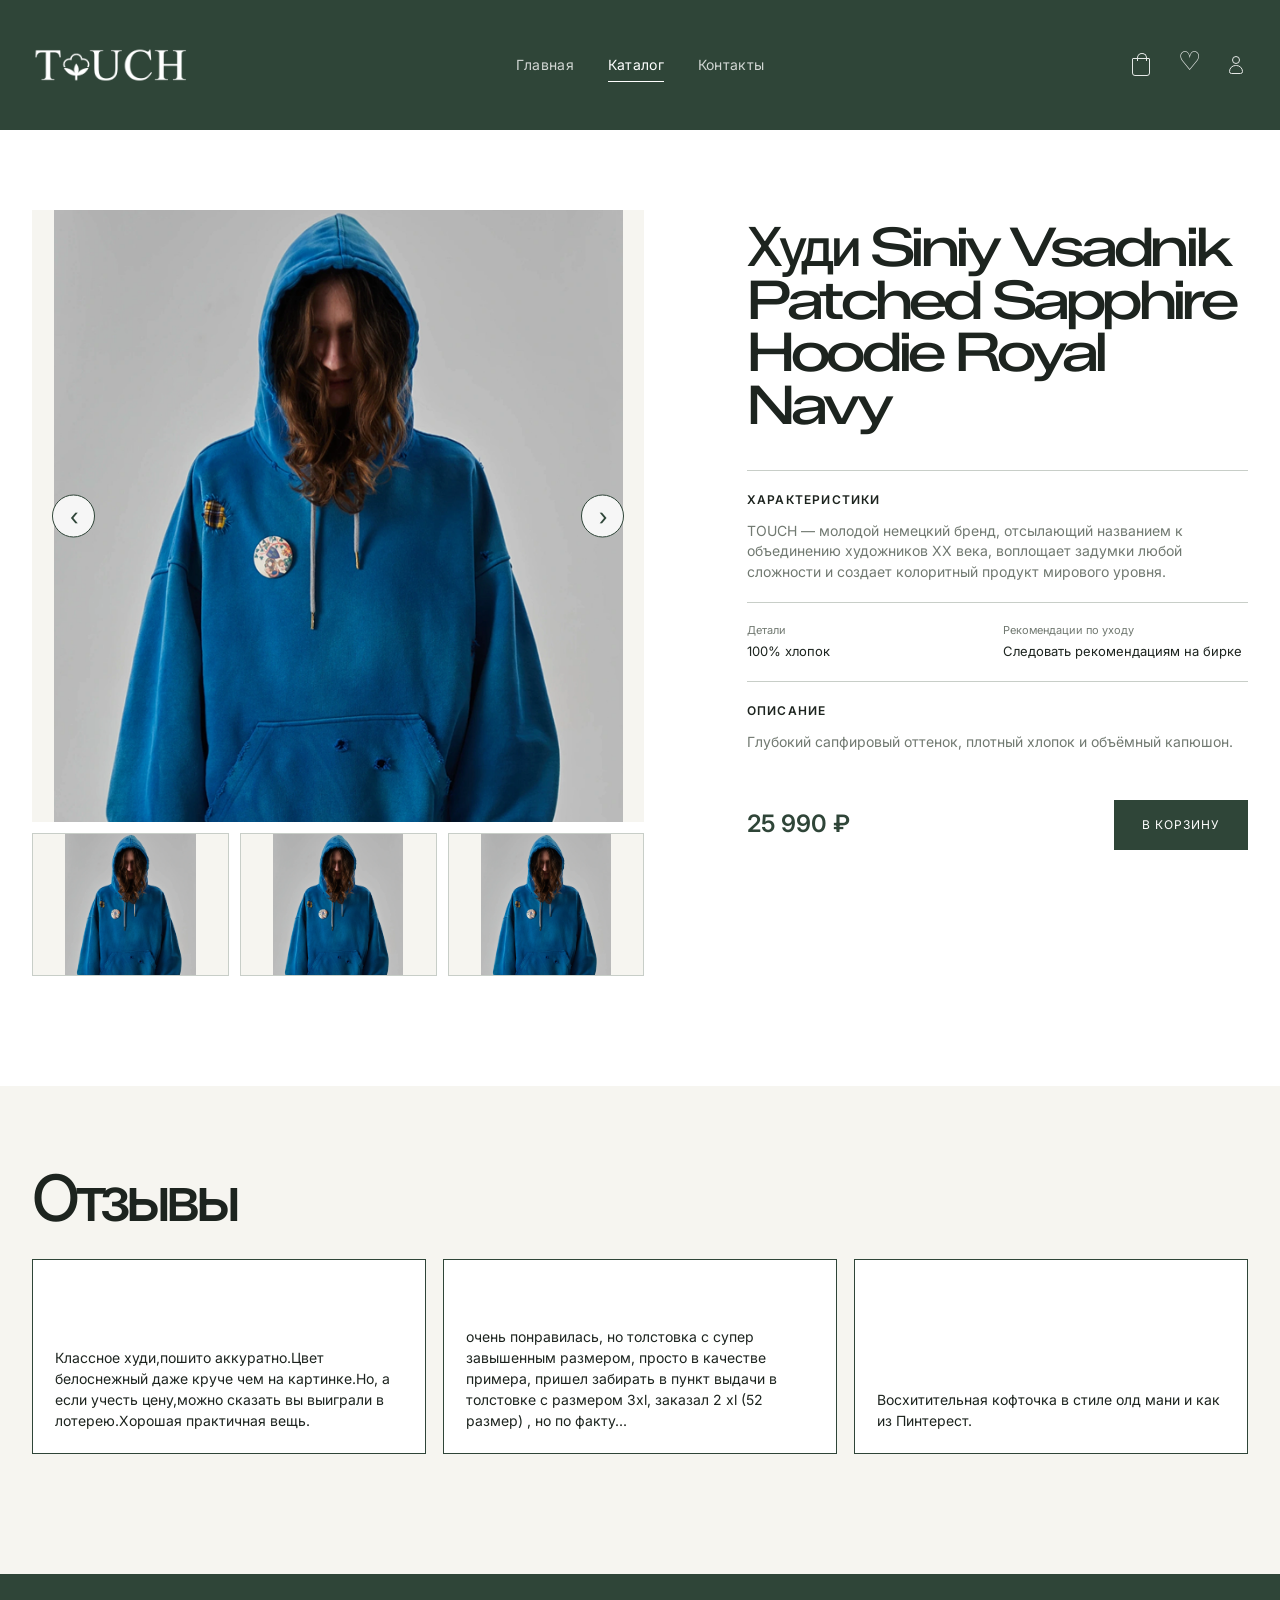
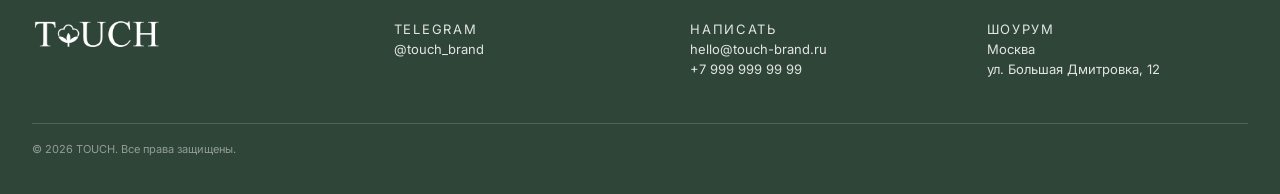
==== card.html @ b504df5b "First commit" ====
<!DOCTYPE html>
<html lang="ru">
<head>
  <meta charset="UTF-8">
  <meta name="viewport" content="width=device-width, initial-scale=1.0">
  <title>Siniy Vsadnik Patched Hoodie — TOUCH</title>
  <meta name="description" content="Синий худи Siniy Vsadnik Patched Sapphire Hoodie Royal Navy от TOUCH. Характеристики, отзывы и цена 25 990 ₽.">
  <link rel="stylesheet" href="css/style.css">
</head>
<body>
  <header class="site-header">
    <div class="header-inner">
      <a class="site-logo" href="index.html" aria-label="TOUCH, главная страница"><img src="img/logo-touch.png" alt="TOUCH"></a>
      <nav class="site-nav" aria-label="Основная навигация">
        <ul>
          <li><a href="index.html">Главная</a></li>
          <li><a href="catalog.html" aria-current="page">Каталог</a></li>
          <li><a href="contacts.html">Контакты</a></li>
        </ul>
      </nav>
      <nav class="utility-nav" aria-label="Сервисы">
        <a class="utility-link" href="catalog.html#cart-note" aria-label="Корзина"><span class="utility-icon utility-icon--bag"></span></a>
        <a class="utility-link" href="catalog.html" aria-label="Избранное"><span class="utility-icon utility-icon--heart"></span></a>
        <a class="utility-link" href="contacts.html" aria-label="Профиль"><span class="utility-icon utility-icon--person"></span></a>
      </nav>
    </div>
  </header>

  <main class="page-main">
    <div class="section-shell">
      <section class="product-layout" aria-label="Карточка товара">
        <div class="product-gallery" id="product-gallery">
          <div class="gallery-main">
            <img src="img/hoodie-main.png" alt="Синий худи Siniy Vsadnik Patched Sapphire Hoodie Royal Navy">
            <a class="gallery-arrow gallery-arrow--prev" href="#product-gallery" aria-label="Предыдущее изображение">‹</a>
            <a class="gallery-arrow gallery-arrow--next" href="#product-gallery" aria-label="Следующее изображение">›</a>
          </div>
          <div class="gallery-thumbs">
            <a class="gallery-thumb" href="#product-gallery"><img src="img/hoodie-main.png" alt="Вид спереди"></a>
            <a class="gallery-thumb" href="#product-gallery"><img src="img/hoodie-main.png" alt="Деталь ткани"></a>
            <a class="gallery-thumb" href="#product-gallery"><img src="img/hoodie-main.png" alt="Вид сзади"></a>
          </div>
        </div>
        <div class="product-info">
          <h1>Худи Siniy Vsadnik Patched Sapphire Hoodie Royal Navy</h1>
          <section class="info-section">
            <h2>Характеристики</h2>
            <p>TOUCH — молодой немецкий бренд, отсылающий названием к объединению художников XX века, воплощает задумки любой сложности и создает колоритный продукт мирового уровня.</p>
          </section>
          <section class="info-section">
            <dl class="info-list">
                <div><dt>Детали</dt><dd>100% хлопок</dd></div>
                <div><dt>Рекомендации по уходу</dt><dd>Следовать рекомендациям на бирке</dd></div>
            </dl>
          </section>
          <section class="info-section">
            <h2>Описание</h2>
            <p>Глубокий сапфировый оттенок, плотный хлопок и объёмный капюшон.</p>
          </section>
          <div class="product-buy">
            <span class="product-price">25 990 ₽</span>
            <a class="button" href="catalog.html#cart-note">В корзину</a>
          </div>
        </div>
      </section>
    </div>

    <section class="reviews">
      <div class="section-shell">
        <h2>Отзывы</h2>
        <div class="reviews-grid">
          <article class="review-card">
            <p>Классное худи,пошито аккуратно.Цвет белоснежный даже круче чем на картинке.Но, а если учесть цену,можно сказать вы выиграли в лотерею.Хорошая практичная вещь.</p>
          </article>
          <article class="review-card">
            <p>очень понравилась, но толстовка с супер завышенным размером, просто в качестве примера, пришел забирать в пункт выдачи в толстовке с размером 3xl, заказал 2 xl (52 размер) , но по факту...</p>
          </article>
          <article class="review-card">
            <p>Восхитительная кофточка в стиле олд мани и как из Пинтерест.</p>
          </article>
        </div>
      </div>
    </section>
  </main>

  <footer class="site-footer">
    <div class="footer-inner">
      <div class="footer-brand">
        <img class="footer-logo" src="img/logo-touch.png" alt="TOUCH">
      </div>
      <div>
        <p class="footer-label">Telegram</p>
        <p><a href="">@touch_brand</a></p>
      </div>
      <div>
        <p class="footer-label">Написать</p>
        <p><a href="">hello@touch-brand.ru</a><br><a href="">+7 999 999 99 99</a></p>
      </div>
      <div>
        <p class="footer-label">Шоурум</p>
        <address>Москва<br>ул. Большая Дмитровка, 12</address>
      </div>
    </div>
    <div class="footer-bottom">© 2026 TOUCH. Все права защищены.</div>
  </footer>
</body>
</html>
---- css/style.css ----
@import url("https://fonts.googleapis.com/css2?family=Inter:wght@400;500;600;700&family=Zalando+Sans+Expanded:wght@400;500;600;700&display=swap");

:root {
  --forest: #2f4538;
  --forest-deep: #24362d;
  --forest-soft: #dce5d8;
  --cream: #f6f5f0;
  --paper: #fff;
  --ink: #1d241f;
  --muted: #717971;
  --line: #c8cec8;
  --yellow: #e7f05b;
  --serif: "Zalando Sans Expanded", "Inter", sans-serif;
  --sans: "Inter", sans-serif;
  --content: 1240px;
  --shell: min(var(--content), calc(100% - 64px));
}

* {
  box-sizing: border-box;
}

html {
  scroll-behavior: smooth;
}

body {
  margin: 0;
  min-width: 320px;
  background: var(--paper);
  color: var(--ink);
  font: 16px/1.45 var(--sans);
  overflow-x: hidden;
}

img {
  display: block;
  max-width: 100%;
}

a {
  color: inherit;
  text-decoration: none;
}

:is(a, button, input, select):focus-visible {
  outline: 3px solid var(--yellow);
  outline-offset: 3px;
}

button,
input,
select {
  font: inherit;
}

.site-header {
  min-height: 130px;
  display: flex;
  align-items: center;
  background: var(--forest);
  color: var(--paper);
}

.header-inner,
.footer-inner,
.section-shell,
.footer-bottom {
  width: var(--shell);
  margin-inline: auto;
}

.header-inner {
  display: grid;
  grid-template-columns: 1fr auto 1fr;
  align-items: center;
  gap: 28px;
}

.site-logo {
  width: 158px;
}

.site-logo img {
  width: 100%;
}

.site-nav ul,
.utility-nav {
  display: flex;
  align-items: center;
  gap: 34px;
  padding: 0;
  margin: 0;
  list-style: none;
}

.site-nav a {
  position: relative;
  display: inline-block;
  padding: 8px 0;
  color: rgba(255, 255, 255, .78);
  font-size: 14px;
  letter-spacing: .02em;
  transition: color .25s ease;
}

.site-nav a:hover,
.site-nav a[aria-current="page"] {
  color: var(--paper);
}

.site-nav a[aria-current="page"]::after {
  content: "";
  position: absolute;
  inset: auto 0 1px;
  height: 1px;
  background: var(--paper);
}

.utility-nav {
  justify-content: flex-end;
  gap: 21px;
}

.utility-link {
  display: inline-flex;
  align-items: center;
  justify-content: center;
  width: 26px;
  height: 30px;
  color: var(--paper);
  opacity: .88;
  transition: opacity .25s ease, transform .25s ease;
}

.utility-link:hover {
  opacity: 1;
  transform: translateY(-2px);
}

.utility-icon {
  position: relative;
  display: block;
  width: 18px;
  height: 18px;
}

.utility-icon--bag {
  margin-top: 4px;
  border: 1px solid currentColor;
  border-radius: 1px 1px 3px 3px;
}

.utility-icon--bag::before {
  content: "";
  position: absolute;
  top: -6px;
  left: 4px;
  width: 8px;
  height: 7px;
  border: 1px solid currentColor;
  border-bottom: 0;
  border-radius: 8px 8px 0 0;
}

.utility-icon--heart::before {
  content: "♡";
  position: absolute;
  top: -7px;
  left: -1px;
  font: 26px/1 Georgia, serif;
}

.utility-icon--person::before {
  content: "";
  position: absolute;
  top: 0;
  left: 6px;
  width: 6px;
  height: 6px;
  border: 1px solid currentColor;
  border-radius: 50%;
}

.utility-icon--person::after {
  content: "";
  position: absolute;
  bottom: 0;
  left: 3px;
  width: 12px;
  height: 7px;
  border: 1px solid currentColor;
  border-radius: 8px 8px 3px 3px;
}

.hero {
  position: relative;
  min-height: min(680px, calc(100vh - 130px));
  display: grid;
  place-items: center;
  overflow: hidden;
  background: var(--forest);
  color: var(--paper);
}

.hero::before {
  content: "";
  position: absolute;
  inset: 0;
  background: linear-gradient(180deg, rgba(24, 32, 27, .03), rgba(24, 32, 27, .53));
}

.hero-image {
  position: absolute;
  inset: 0;
  width: 100%;
  height: 100%;
  object-fit: cover;
}

.hero-content {
  position: relative;
  z-index: 1;
  width: min(1200px, calc(100% - 48px));
  text-align: center;
}

.eyebrow {
  margin: 0 0 20px;
  font-size: 11px;
  font-weight: 600;
  letter-spacing: .16em;
  text-transform: uppercase;
}

.hero h1 {
  max-width: 1200px;
  margin: 0 auto;
  font-family: var(--serif);
  font-size: clamp(42px, 4.86vw, 70px);
  font-weight: 500;
  letter-spacing: -.065em;
  line-height: .98;
  white-space: nowrap;
  animation: slidein 3s;
}

@keyframes slidein {
  from {
    transform: translateX(2500px);
  }

  to {
    transform: translateX(0);
  }
}

.category-section {
  padding: 92px 0;
  background: var(--forest-soft);
}

.page-heading h1 {
  margin: 0;
  font-family: var(--serif);
  font-size: clamp(38px, 5vw, 68px);
  font-weight: 500;
  letter-spacing: -.065em;
  line-height: 1;
}

.category-grid {
  display: grid;
  grid-template-columns: minmax(0, 1.15fr) minmax(360px, .85fr);
  gap: 18px;
}

.category-feature,
.category-card {
  position: relative;
  display: block;
  min-height: 280px;
  overflow: hidden;
  background: var(--forest);
}

.category-feature {
  min-height: 580px;
}

.category-feature img,
.category-card img {
  width: 100%;
  height: 100%;
  object-fit: cover;
  transition: transform .55s ease;
}

.category-feature:hover img,
.category-card:hover img {
  transform: scale(1.035);
}

.category-feature::after,
.category-card::after {
  content: "";
  position: absolute;
  inset: 0;
  background: linear-gradient(180deg, rgba(24, 34, 29, 0), rgba(24, 34, 29, .63));
}

.category-feature__copy,
.category-card__copy {
  position: absolute;
  z-index: 1;
  inset: auto 26px 24px;
  color: var(--paper);
}

.category-feature__copy h3,
.category-card__copy h3 {
  margin: 0;
  font-family: var(--serif);
  font-size: clamp(26px, 3vw, 46px);
  font-weight: 500;
  letter-spacing: -.06em;
}

.category-feature__copy span,
.category-card__copy span {
  display: block;
  margin-top: 4px;
  font-size: 11px;
  letter-spacing: .12em;
  text-transform: uppercase;
}

.category-stack {
  display: grid;
  grid-template-columns: repeat(2, 1fr);
  gap: 18px;
}

.category-stack .category-card {
  min-height: 280px;
}

.category-stack .category-card:first-child {
  grid-column: 1 / -1;
}

.brand-section {
  padding: 120px 0 135px;
  background: var(--forest-deep);
  color: var(--paper);
}

.brand-grid {
  display: grid;
  grid-template-columns: minmax(170px, .8fr) minmax(0, 1.2fr);
  gap: 80px;
  align-items: start;
}

.brand-mark {
  width: min(230px, 100%);
  filter: brightness(0) invert(1);
}

.brand-copy {
  max-width: 680px;
}

.brand-copy h2 {
  margin: 0 0 35px;
  font-family: var(--serif);
  font-size: clamp(34px, 5vw, 74px);
  font-weight: 500;
  letter-spacing: -.07em;
  line-height: 1;
}

.brand-copy p {
  max-width: 590px;
  margin: 0;
  color: rgba(255, 255, 255, .72);
  font-size: clamp(17px, 2vw, 23px);
  line-height: 1.45;
}

.site-footer {
  padding: 45px 0 36px;
  background: var(--forest);
  color: var(--paper);
}

.footer-inner {
  display: grid;
  grid-template-columns: 1.25fr 1fr 1fr 1fr;
  gap: 35px;
  align-items: start;
}

.footer-logo {
  width: 130px;
  filter: brightness(0) invert(1);
}

.footer-label {
  margin: 0 0 13px;
  color: rgba(255, 255, 255, .5);
  font-size: 10px;
  letter-spacing: .13em;
  text-transform: uppercase;
}

.footer-inner :is(p, address) {
  margin: 0;
  color: rgba(255, 255, 255, .86);
  font-size: 13px;
  font-style: normal;
  line-height: 1.55;
}

.footer-inner a:hover {
  color: var(--yellow);
}

.footer-bottom {
  margin: 44px auto 0;
  padding-top: 18px;
  border-top: 1px solid rgba(255, 255, 255, .17);
  color: rgba(255, 255, 255, .48);
  font-size: 11px;
}

.page-main {
  min-height: 70vh;
}

.page-heading {
  display: flex;
  align-items: end;
  justify-content: space-between;
  gap: 28px;
  padding: 82px 0 35px;
}

.page-heading p {
  max-width: 275px;
  margin: 0 0 4px;
  color: var(--muted);
  font-size: 13px;
}

.catalog-tools {
  margin-bottom: 35px;
  padding: 24px;
  border: 1px solid var(--line);
  border-radius: 18px;
  background: var(--cream);
}

.search-line {
  position: relative;
  margin-bottom: 22px;
}

.search-line input {
  width: 100%;
  height: 52px;
  border: 1px solid var(--forest);
  border-radius: 999px;
  background: var(--paper);
  padding: 0 22px;
  color: var(--ink);
}

.search-line input::placeholder {
  color: var(--muted);
}

.search-line button {
  position: absolute;
  top: 6px;
  right: 6px;
  height: 40px;
  border: 0;
  border-radius: 999px;
  background: var(--forest);
  padding: 0 20px;
  color: var(--paper);
  cursor: pointer;
}

.filter-line {
  display: grid;
  grid-template-columns: 1.2fr repeat(3, 1fr) 1.2fr;
  gap: 12px;
}

.filter-field {
  display: grid;
  gap: 7px;
}

.filter-field label {
  color: var(--muted);
  font-size: 10px;
  letter-spacing: .1em;
  text-transform: uppercase;
}

.filter-field select {
  width: 100%;
  min-width: 0;
  border: 0;
  border-bottom: 1px solid var(--forest);
  background: transparent;
  padding: 5px 2px 9px;
  color: var(--ink);
}

.catalog-count {
  display: flex;
  align-items: center;
  justify-content: space-between;
  margin-bottom: 15px;
  color: var(--muted);
  font-size: 12px;
}

.product-grid {
  display: grid;
  grid-template-columns: repeat(4, minmax(0, 1fr));
  gap: 17px;
  padding-bottom: 75px;
}

.product-card {
  min-width: 0;
  min-height: 415px;
  display: flex;
  flex-direction: column;
  border: 2px solid var(--forest);
  border-radius: 15px;
  overflow: hidden;
  background: var(--paper);
  transition: background .25s ease, transform .25s ease;
}

.product-card:hover {
  background: var(--forest-soft);
  transform: translateY(-4px);
}

.product-card__image {
  width: 100%;
  aspect-ratio: 268 / 265;
  object-fit: contain;
  background: var(--cream);
}

.product-card__body {
  display: flex;
  flex: 1;
  flex-direction: column;
  padding: 15px 15px 16px;
}

.product-card h2 {
  margin: 0 0 6px;
  font-size: 15px;
  font-weight: 600;
  line-height: 1.25;
}

.product-card p {
  min-height: 38px;
  margin: 0;
  color: var(--muted);
  font-size: 11px;
  line-height: 1.45;
}

.product-card__bottom {
  display: flex;
  align-items: end;
  justify-content: space-between;
  gap: 12px;
  margin-top: auto;
  padding-top: 18px;
}

.product-card__price {
  color: var(--forest);
  font-size: 13px;
  font-weight: 600;
}

.product-card__link {
  border-bottom: 1px solid currentColor;
  color: var(--forest);
  font-size: 11px;
  letter-spacing: .06em;
  text-transform: uppercase;
}

.more-link {
  width: max-content;
  display: flex;
  align-items: center;
  gap: 13px;
  margin: 0 auto 87px;
  border-bottom: 1px solid var(--forest);
  padding-bottom: 9px;
  color: var(--forest);
  font-size: 12px;
  letter-spacing: .1em;
  text-transform: uppercase;
}

.more-link::after {
  content: "↓";
  font-size: 17px;
}

.product-layout {
  display: grid;
  grid-template-columns: minmax(0, 1.1fr) minmax(350px, .9fr);
  gap: clamp(45px, 8vw, 115px);
  padding: 80px 0 110px;
}

.gallery-main {
  position: relative;
  overflow: hidden;
  background: var(--cream);
}

.gallery-main img {
  width: 100%;
  aspect-ratio: 1 / 1;
  object-fit: contain;
}

.gallery-arrow {
  position: absolute;
  top: 50%;
  display: grid;
  place-items: center;
  width: 43px;
  height: 43px;
  border: 1px solid var(--forest);
  border-radius: 50%;
  background: rgba(255, 255, 255, .88);
  color: var(--forest);
  font-size: 24px;
  line-height: 1;
  transform: translateY(-50%);
}

.gallery-arrow--prev {
  left: 20px;
}

.gallery-arrow--next {
  right: 20px;
}

.gallery-thumbs {
  display: grid;
  grid-template-columns: repeat(3, 1fr);
  gap: 11px;
  margin-top: 11px;
}

.gallery-thumb {
  display: block;
  border: 1px solid var(--line);
  background: var(--cream);
}

.gallery-thumb:hover {
  border-color: var(--forest);
}

.gallery-thumb img {
  width: 100%;
  aspect-ratio: 1 / .72;
  object-fit: contain;
}

.product-info {
  padding-top: 11px;
}

.product-info h1 {
  max-width: 590px;
  margin: 0 0 38px;
  font-family: var(--serif);
  font-size: clamp(34px, 4.2vw, 62px);
  font-weight: 500;
  letter-spacing: -.07em;
  line-height: .98;
}

.info-section {
  padding: 20px 0;
  border-top: 1px solid var(--line);
}

.info-section h2 {
  margin: 0 0 13px;
  font-size: 12px;
  font-weight: 600;
  letter-spacing: .1em;
  text-transform: uppercase;
}

.info-section p {
  max-width: 510px;
  margin: 0;
  color: var(--muted);
  font-size: 14px;
}

.info-list {
  display: grid;
  grid-template-columns: 1fr 1fr;
  gap: 12px;
  margin: 0;
}

.info-list div {
  display: grid;
  gap: 3px;
}

.info-list dt {
  color: var(--muted);
  font-size: 11px;
}

.info-list dd {
  margin: 0;
  font-size: 13px;
}

.product-buy {
  display: flex;
  align-items: center;
  justify-content: space-between;
  gap: 20px;
  margin-top: 27px;
}

.product-price {
  color: var(--forest);
  font-size: 24px;
  font-weight: 600;
}

.button {
  display: inline-flex;
  align-items: center;
  justify-content: center;
  min-height: 50px;
  border: 1px solid var(--forest);
  background: var(--forest);
  padding: 0 27px;
  color: var(--paper);
  font-size: 12px;
  letter-spacing: .08em;
  text-transform: uppercase;
  transition: background .25s ease, color .25s ease;
}

.button:hover {
  background: var(--yellow);
  color: var(--forest-deep);
}

.reviews {
  padding: 80px 0 120px;
  background: var(--cream);
}

.reviews h2 {
  margin: 0 0 29px;
  font-family: var(--serif);
  font-size: clamp(38px, 5vw, 68px);
  font-weight: 500;
  letter-spacing: -.07em;
  line-height: 1;
}

.reviews-grid {
  display: grid;
  grid-template-columns: 1fr 1fr 1fr;
  gap: 17px;
}

.review-card {
  min-height: 195px;
  display: flex;
  align-items: flex-end;
  border: 1px solid var(--forest);
  padding: 22px;
  background: var(--paper);
}

.review-card p {
  margin: 0;
  font-size: 14px;
  line-height: 1.5;
}

.review-card span {
  display: block;
  margin-top: 14px;
  color: var(--muted);
  font-size: 11px;
}

.contacts-main {
  min-height: 795px;
  background: var(--paper);
}

.contacts-content {
  display: flex;
  align-items: center;
  flex-direction: column;
  padding: 110px 24px 120px;
  text-align: center;
}

.contacts-logo {
  width: min(408px, 70vw);
  margin-bottom: 78px;
  filter: brightness(0);
}

.contacts-address {
  display: flex;
  align-items: center;
  flex-direction: column;
  max-width: 782px;
  margin: 0;
  font-size: clamp(24px, 3.35vw, 48px);
  font-style: normal;
  line-height: 1.28;
}

.contacts-address a {
  transition: color .25s ease;
}

.contacts-address a:hover {
  color: var(--forest);
}

.contacts-button {
  width: 269px;
  margin-top: 62px;
}

.visually-hidden {
  position: absolute;
  width: 1px;
  height: 1px;
  padding: 0;
  margin: -1px;
  overflow: hidden;
  clip: rect(0, 0, 0, 0);
  white-space: nowrap;
  border: 0;
}

.about-banner {
  position: relative;
  min-height: 620px;
  overflow: hidden;
  color: var(--paper);
}

.about-banner > img {
  position: absolute;
  inset: 0;
  width: 100%;
  height: 150%;
  object-fit: cover;
}

.about-banner::after {
  content: "";
  position: absolute;
  inset: 0;
  background: rgba(20, 30, 24, .45);
}

.about-overlay {
  position: relative;
  z-index: 1;
  min-height: 620px;
  display: flex;
  flex-direction: column;
  justify-content: flex-end;
  align-items: center;
  padding: 60px 30px 40px;
  text-align: center;
}

.about-logo {
  width: min(260px, 60vw);
  filter: brightness(0) invert(1);
  margin-bottom: 25px;
}

.about-overlay p {
  max-width: 420px;
  margin: 0;
  font-size: 14px;
  line-height: 1.4;
}

.about-links {
  width: 100%;
  display: flex;
  justify-content: space-between;
  align-items: end;
  margin-top: 70px;
  font-size: 12px;
}

.about-links div {
  display: flex;
  flex-direction: column;
  gap: 5px;
}

.about-links span {
  opacity: .6;
}

@media (max-width: 1023px) {
  .site-header {
    min-height: 154px;
    padding-top: 20px;
  }

  .header-inner {
    grid-template-columns: 1fr auto;
  }

  .site-nav {
    grid-column: 1 / -1;
    grid-row: 2;
    justify-self: center;
    padding-bottom: 18px;
  }

  .utility-nav {
    grid-column: 2;
  }

  .hero {
    min-height: 650px;
  }

  .category-grid {
    grid-template-columns: 1fr;
  }

  .category-feature {
    min-height: 440px;
  }

  .filter-line {
    grid-template-columns: repeat(3, 1fr);
  }

  .product-grid {
    grid-template-columns: repeat(3, minmax(0, 1fr));
  }

  .product-layout {
    grid-template-columns: 1fr;
    gap: 45px;
  }

  .product-info {
    max-width: 720px;
  }

  .footer-inner {
    grid-template-columns: 1fr 1fr 1fr;
  }

  .footer-brand {
    grid-column: 1 / -1;
  }

  .about-banner,
  .about-overlay {
    min-height: 520px;
  }

  .about-overlay {
    padding: 50px 24px 35px;
  }

  .about-logo {
    width: 220px;
  }

  .about-overlay p {
    max-width: 380px;
    font-size: 13px;
  }

  .about-links {
    margin-top: 45px;
  }
}

@media (max-width: 767px) {
  .header-inner,
  .footer-inner,
  .section-shell,
  .footer-bottom {
    width: min(100% - 36px, var(--content));
  }

  .site-header {
    min-height: 118px;
    padding: 17px 0 15px;
  }

  .header-inner {
    grid-template-columns: 1fr auto;
    gap: 13px;
  }

  .site-logo {
    width: 120px;
  }

  .site-nav {
    width: 100%;
    justify-self: start;
    overflow-x: auto;
    padding-bottom: 0;
  }

  .site-nav ul {
    gap: 22px;
  }

  .site-nav a {
    font-size: 12px;
    white-space: nowrap;
  }

  .utility-nav {
    gap: 12px;
  }

  .utility-link {
    width: 23px;
  }

  .hero {
    min-height: 360px;
  }

  .hero-content {
    width: calc(100% - 36px);
  }

  .hero h1 {
    font-size: clamp(40px, 13vw, 68px);
    white-space: normal;
  }

  .category-section,
  .brand-section {
    padding: 63px 0;
  }

  .page-heading {
    display: block;
    padding: 52px 0 27px;
  }

  .page-heading h1 {
    margin-bottom: 17px;
  }

  .category-grid {
    gap: 12px;
  }

  .category-feature {
    min-height: 355px;
  }

  .category-stack {
    gap: 12px;
  }

  .category-stack .category-card {
    min-height: 205px;
  }

  .category-feature__copy,
  .category-card__copy {
    inset: auto 16px 16px;
  }

  .category-feature__copy h3,
  .category-card__copy h3 {
    font-size: 28px;
  }

  .brand-grid {
    grid-template-columns: 1fr;
    gap: 39px;
  }

  .brand-mark {
    width: 160px;
  }

  .brand-copy h2 {
    margin-bottom: 25px;
  }

  .footer-inner {
    grid-template-columns: 1fr 1fr;
    gap: 29px 18px;
  }

  .footer-brand {
    grid-column: 1 / -1;
  }

  .footer-bottom {
    margin-top: 33px;
  }

  .catalog-tools {
    margin-bottom: 27px;
    padding: 15px;
  }

  .filter-line {
    grid-template-columns: 1fr 1fr;
    gap: 17px 12px;
  }

  .product-grid {
    grid-template-columns: repeat(2, minmax(0, 1fr));
    gap: 10px;
    padding-bottom: 54px;
  }

  .product-card {
    min-height: 345px;
    border-radius: 11px;
  }

  .product-card__body {
    padding: 11px;
  }

  .product-card h2 {
    font-size: 13px;
  }

  .product-card p {
    min-height: 44px;
    font-size: 10px;
  }

  .product-card__price,
  .product-card__link {
    font-size: 10px;
  }

  .more-link {
    margin-bottom: 55px;
  }

  .product-layout {
    gap: 31px;
    padding: 39px 0 65px;
  }

  .gallery-arrow {
    width: 35px;
    height: 35px;
    font-size: 20px;
  }

  .gallery-arrow--prev {
    left: 12px;
  }

  .gallery-arrow--next {
    right: 12px;
  }

  .product-info h1 {
    margin-bottom: 27px;
    font-size: 40px;
  }

  .product-buy {
    align-items: stretch;
    flex-direction: column;
  }

  .product-buy .button {
    width: 100%;
  }

  .reviews {
    padding: 59px 0 70px;
  }

  .reviews-grid {
    grid-template-columns: 1fr;
  }

  .review-card {
    min-height: 145px;
  }

  .contacts-main {
    min-height: 650px;
  }

  .contacts-content {
    padding: 72px 18px 85px;
  }

  .contacts-logo {
    width: min(408px, 82vw);
    margin-bottom: 48px;
  }

  .contacts-address {
    font-size: clamp(20px, 5.4vw, 30px);
  }

  .contacts-button {
    width: min(269px, 100%);
    margin-top: 42px;
  }

  .about-banner,
  .about-overlay {
    min-height: 480px;
  }

  .about-overlay {
    padding: 35px 18px 25px;
  }

  .about-logo {
    width: 180px;
    margin-bottom: 20px;
  }

  .about-overlay p {
    max-width: 300px;
    font-size: 12px;
  }

  .about-links {
    flex-direction: column;
    align-items: center;
    gap: 25px;
    margin-top: 35px;
  }

  .about-links div {
    align-items: center;
  }
}
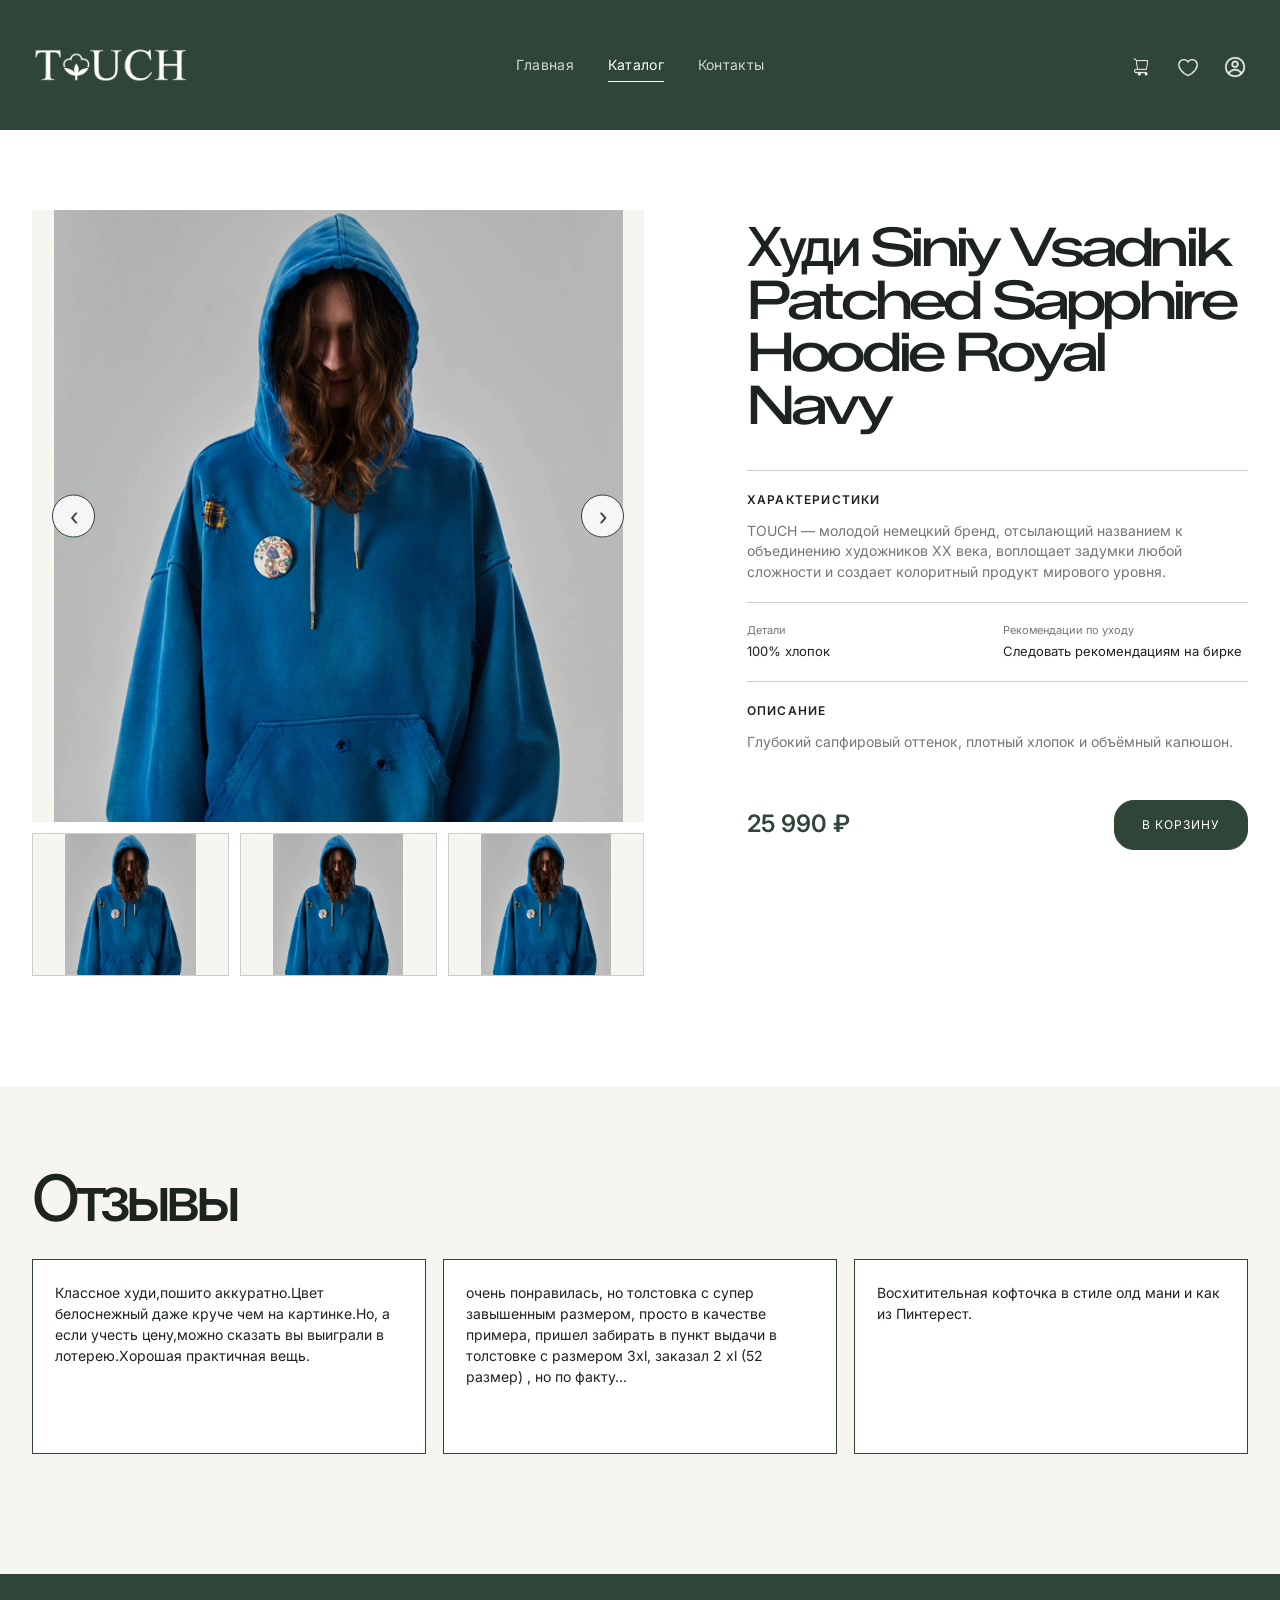
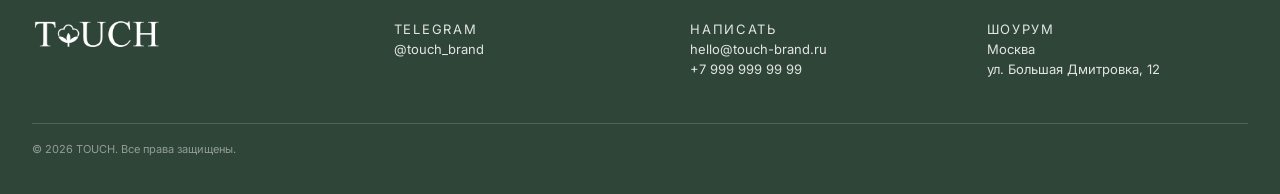
==== commit 64ce6299: "small changes" ====
--- a/card.html
+++ b/card.html
@@ -19,9 +19,9 @@
         </ul>
       </nav>
       <nav class="utility-nav" aria-label="Сервисы">
-        <a class="utility-link" href="catalog.html#cart-note" aria-label="Корзина"><span class="utility-icon utility-icon--bag"></span></a>
+        <a class="utility-link" href="catalog.html" aria-label="Корзина"><span class="utility-icon utility-icon--bag"></span></a>
         <a class="utility-link" href="catalog.html" aria-label="Избранное"><span class="utility-icon utility-icon--heart"></span></a>
-        <a class="utility-link" href="contacts.html" aria-label="Профиль"><span class="utility-icon utility-icon--person"></span></a>
+        <a class="utility-link" href="catalog.html" aria-label="Профиль"><span class="utility-icon utility-icon--person"></span></a>
       </nav>
     </div>
   </header>
--- a/css/style.css
+++ b/css/style.css
@@ -1,1293 +1,1273 @@
 @import url("https://fonts.googleapis.com/css2?family=Inter:wght@400;500;600;700&family=Zalando+Sans+Expanded:wght@400;500;600;700&display=swap");
 
 :root {
-  --forest: #2f4538;
-  --forest-deep: #24362d;
-  --forest-soft: #dce5d8;
-  --cream: #f6f5f0;
-  --paper: #fff;
-  --ink: #1d241f;
-  --muted: #717971;
-  --line: #c8cec8;
-  --yellow: #e7f05b;
-  --serif: "Zalando Sans Expanded", "Inter", sans-serif;
-  --sans: "Inter", sans-serif;
-  --content: 1240px;
-  --shell: min(var(--content), calc(100% - 64px));
+	--forest: #2f4538;
+	--forest-deep: #24362d;
+	--cream: #f6f5f0;
+	--paper: #fff;
+	--ink: #1d241f;
+	--muted: #717971;
+	--line: #c8cec8;
+	--forest-hover: #15261C;
+	--serif: "Zalando Sans Expanded", "Inter", sans-serif;
+	--sans: "Inter", sans-serif;
+	--content: 1240px;
+	--shell: min(var(--content), calc(100% - 64px));
 }
 
 * {
-  box-sizing: border-box;
+	box-sizing: border-box;
 }
 
 html {
-  scroll-behavior: smooth;
+	scroll-behavior: smooth;
 }
 
 body {
-  margin: 0;
-  min-width: 320px;
-  background: var(--paper);
-  color: var(--ink);
-  font: 16px/1.45 var(--sans);
-  overflow-x: hidden;
+	margin: 0;
+	min-width: 320px;
+	background: var(--paper);
+	color: var(--ink);
+	font: 16px/1.45 var(--sans);
+	overflow-x: hidden;
 }
 
 img {
-  display: block;
-  max-width: 100%;
+	display: block;
+	max-width: 100%;
 }
 
 a {
-  color: inherit;
-  text-decoration: none;
+	color: inherit;
+	text-decoration: none;
 }
 
 :is(a, button, input, select):focus-visible {
-  outline: 3px solid var(--yellow);
-  outline-offset: 3px;
+	outline: 3px solid var(--forest-hover);
+	outline-offset: 3px;
 }
 
 button,
 input,
 select {
-  font: inherit;
+	font: inherit;
 }
 
 .site-header {
-  min-height: 130px;
-  display: flex;
-  align-items: center;
-  background: var(--forest);
-  color: var(--paper);
+	min-height: 130px;
+	display: flex;
+	align-items: center;
+	background: var(--forest);
+	color: var(--paper);
 }
 
 .header-inner,
 .footer-inner,
 .section-shell,
 .footer-bottom {
-  width: var(--shell);
-  margin-inline: auto;
+	width: var(--shell);
+	margin-inline: auto;
 }
 
 .header-inner {
-  display: grid;
-  grid-template-columns: 1fr auto 1fr;
-  align-items: center;
-  gap: 28px;
+	display: grid;
+	grid-template-columns: 1fr auto 1fr;
+	align-items: center;
+	gap: 28px;
 }
 
 .site-logo {
-  width: 158px;
+	width: 158px;
 }
 
 .site-logo img {
-  width: 100%;
+	width: 100%;
 }
 
 .site-nav ul,
 .utility-nav {
-  display: flex;
-  align-items: center;
-  gap: 34px;
-  padding: 0;
-  margin: 0;
-  list-style: none;
+	display: flex;
+	align-items: center;
+	gap: 34px;
+	padding: 0;
+	margin: 0;
+	list-style: none;
 }
 
 .site-nav a {
-  position: relative;
-  display: inline-block;
-  padding: 8px 0;
-  color: rgba(255, 255, 255, .78);
-  font-size: 14px;
-  letter-spacing: .02em;
-  transition: color .25s ease;
+	position: relative;
+	display: inline-block;
+	padding: 8px 0;
+	color: rgba(255, 255, 255, .78);
+	font-size: 14px;
+	letter-spacing: .02em;
+	transition: color .25s ease;
 }
 
 .site-nav a:hover,
 .site-nav a[aria-current="page"] {
-  color: var(--paper);
+	color: var(--paper);
 }
 
 .site-nav a[aria-current="page"]::after {
-  content: "";
-  position: absolute;
-  inset: auto 0 1px;
-  height: 1px;
-  background: var(--paper);
+	content: "";
+	position: absolute;
+	inset: auto 0 1px;
+	height: 1px;
+	background: var(--paper);
 }
 
 .utility-nav {
-  justify-content: flex-end;
-  gap: 21px;
+	justify-content: flex-end;
+	gap: 21px;
 }
 
 .utility-link {
-  display: inline-flex;
-  align-items: center;
-  justify-content: center;
-  width: 26px;
-  height: 30px;
-  color: var(--paper);
-  opacity: .88;
-  transition: opacity .25s ease, transform .25s ease;
+	display: inline-flex;
+	align-items: center;
+	justify-content: center;
+	width: 26px;
+	height: 30px;
+	color: var(--paper);
+	opacity: .88;
+	transition: opacity .25s ease, transform .25s ease;
 }
 
 .utility-link:hover {
-  opacity: 1;
-  transform: translateY(-2px);
+	opacity: 1;
+	transform: translateY(-2px);
 }
 
 .utility-icon {
-  position: relative;
-  display: block;
-  width: 18px;
-  height: 18px;
+	display: block;
+	width: 22px;
+	height: 22px;
+	background-size: contain;
+	background-repeat: no-repeat;
+	background-position: center;
 }
 
 .utility-icon--bag {
-  margin-top: 4px;
-  border: 1px solid currentColor;
-  border-radius: 1px 1px 3px 3px;
-}
-
-.utility-icon--bag::before {
-  content: "";
-  position: absolute;
-  top: -6px;
-  left: 4px;
-  width: 8px;
-  height: 7px;
-  border: 1px solid currentColor;
-  border-bottom: 0;
-  border-radius: 8px 8px 0 0;
-}
-
-.utility-icon--heart::before {
-  content: "♡";
-  position: absolute;
-  top: -7px;
-  left: -1px;
-  font: 26px/1 Georgia, serif;
-}
-
-.utility-icon--person::before {
-  content: "";
-  position: absolute;
-  top: 0;
-  left: 6px;
-  width: 6px;
-  height: 6px;
-  border: 1px solid currentColor;
-  border-radius: 50%;
-}
-
-.utility-icon--person::after {
-  content: "";
-  position: absolute;
-  bottom: 0;
-  left: 3px;
-  width: 12px;
-  height: 7px;
-  border: 1px solid currentColor;
-  border-radius: 8px 8px 3px 3px;
+	margin-top: 4px;
+	background-image: url("../img/Корзина.png");
+	width: 60px;
+	height: 40px;
+	background-size: 100% 80%;
+}
+
+.utility-icon--heart {
+	margin-top: 4px;
+	background-image: url("../img/icon-park-outline_like.png");
+}
+
+.utility-icon--person {
+	margin-top: 4px;
+	background-image: url("../img/gg_profile.png");
 }
 
 .hero {
-  position: relative;
-  min-height: min(680px, calc(100vh - 130px));
-  display: grid;
-  place-items: center;
-  overflow: hidden;
-  background: var(--forest);
-  color: var(--paper);
+	position: relative;
+	min-height: min(680px, calc(100vh - 130px));
+	display: grid;
+	place-items: center;
+	overflow: hidden;
+	background: var(--forest);
+	color: var(--paper);
 }
 
 .hero::before {
-  content: "";
-  position: absolute;
-  inset: 0;
-  background: linear-gradient(180deg, rgba(24, 32, 27, .03), rgba(24, 32, 27, .53));
+	content: "";
+	position: absolute;
+	inset: 0;
+	background: linear-gradient(180deg, rgba(24, 32, 27, .03), rgba(24, 32, 27, .53));
 }
 
 .hero-image {
-  position: absolute;
-  inset: 0;
-  width: 100%;
-  height: 100%;
-  object-fit: cover;
+	position: absolute;
+	inset: 0;
+	width: 100%;
+	height: 100%;
+	object-fit: cover;
 }
 
 .hero-content {
-  position: relative;
-  z-index: 1;
-  width: min(1200px, calc(100% - 48px));
-  text-align: center;
+	position: relative;
+	z-index: 1;
+	width: min(1200px, calc(100% - 48px));
+	text-align: center;
 }
 
 .eyebrow {
-  margin: 0 0 20px;
-  font-size: 11px;
-  font-weight: 600;
-  letter-spacing: .16em;
-  text-transform: uppercase;
+	margin: 0 0 20px;
+	font-size: 11px;
+	font-weight: 600;
+	letter-spacing: .16em;
+	text-transform: uppercase;
 }
 
 .hero h1 {
-  max-width: 1200px;
-  margin: 0 auto;
-  font-family: var(--serif);
-  font-size: clamp(42px, 4.86vw, 70px);
-  font-weight: 500;
-  letter-spacing: -.065em;
-  line-height: .98;
-  white-space: nowrap;
-  animation: slidein 3s;
+	max-width: 1200px;
+	margin: 0 auto;
+	font-family: var(--serif);
+	font-size: clamp(42px, 4.86vw, 70px);
+	font-weight: 500;
+	letter-spacing: -.065em;
+	line-height: .98;
+	white-space: nowrap;
+	animation: slidein 3s;
 }
 
 @keyframes slidein {
-  from {
-    transform: translateX(2500px);
-  }
-
-  to {
-    transform: translateX(0);
-  }
+	from {
+		transform: translateX(2500px);
+	}
+
+	to {
+		transform: translateX(0);
+	}
 }
 
 .category-section {
-  padding: 92px 0;
-  background: var(--forest-soft);
+	padding: 92px 0;
+	background: var(--forest);
 }
 
 .page-heading h1 {
-  margin: 0;
-  font-family: var(--serif);
-  font-size: clamp(38px, 5vw, 68px);
-  font-weight: 500;
-  letter-spacing: -.065em;
-  line-height: 1;
+	margin: 0;
+	font-family: var(--serif);
+	font-size: clamp(38px, 5vw, 68px);
+	font-weight: 500;
+	letter-spacing: -.065em;
+	line-height: 1;
 }
 
 .category-grid {
-  display: grid;
-  grid-template-columns: minmax(0, 1.15fr) minmax(360px, .85fr);
-  gap: 18px;
+	display: grid;
+	grid-template-columns: minmax(0, 1.15fr) minmax(360px, .85fr);
+	gap: 18px;
 }
 
 .category-feature,
 .category-card {
-  position: relative;
-  display: block;
-  min-height: 280px;
-  overflow: hidden;
-  background: var(--forest);
+	position: relative;
+	display: block;
+	min-height: 280px;
+	overflow: hidden;
+	background: var(--forest);
+	border-radius: 20px;
 }
 
 .category-feature {
-  min-height: 580px;
+	min-height: 580px;
 }
 
 .category-feature img,
 .category-card img {
-  width: 100%;
-  height: 100%;
-  object-fit: cover;
-  transition: transform .55s ease;
+	width: 100%;
+	height: 100%;
+	object-fit: cover;
+	transition: transform .55s ease;
 }
 
 .category-feature:hover img,
 .category-card:hover img {
-  transform: scale(1.035);
+	transform: scale(1.035);
 }
 
 .category-feature::after,
 .category-card::after {
-  content: "";
-  position: absolute;
-  inset: 0;
-  background: linear-gradient(180deg, rgba(24, 34, 29, 0), rgba(24, 34, 29, .63));
+	content: "";
+	position: absolute;
+	inset: 0;
+	background: linear-gradient(180deg, rgba(24, 34, 29, .25), rgba(24, 34, 29, 0));
 }
 
 .category-feature__copy,
 .category-card__copy {
-  position: absolute;
-  z-index: 1;
-  inset: auto 26px 24px;
-  color: var(--paper);
+	position: absolute;
+	z-index: 1;
+	inset: 10px auto auto 14px;
+	color: var(--paper);
+}
+
+.category-card .category-card__copy {
+	color: #000000;
 }
 
 .category-feature__copy h3,
 .category-card__copy h3 {
-  margin: 0;
-  font-family: var(--serif);
-  font-size: clamp(26px, 3vw, 46px);
-  font-weight: 500;
-  letter-spacing: -.06em;
+	margin: 0;
+	font-family: var(--serif);
+	font-size: clamp(20px, 3vw, 36px);
+	font-weight: 500;
+	letter-spacing: -.06em;
 }
 
 .category-feature__copy span,
 .category-card__copy span {
-  display: block;
-  margin-top: 4px;
-  font-size: 11px;
-  letter-spacing: .12em;
-  text-transform: uppercase;
+	display: block;
+	margin-top: 4px;
+	font-size: 10px;
+	letter-spacing: .12em;
+	text-transform: uppercase;
 }
 
 .category-stack {
-  display: grid;
-  grid-template-columns: repeat(2, 1fr);
-  gap: 18px;
+	display: grid;
+	grid-template-columns: repeat(2, 1fr);
+	gap: 18px;
 }
 
 .category-stack .category-card {
-  min-height: 280px;
+	min-height: 280px;
 }
 
 .category-stack .category-card:first-child {
-  grid-column: 1 / -1;
+	grid-column: 1 / -1;
 }
 
 .brand-section {
-  padding: 120px 0 135px;
-  background: var(--forest-deep);
-  color: var(--paper);
+	padding: 120px 0 135px;
+	background: var(--forest-deep);
+	color: var(--paper);
 }
 
 .brand-grid {
-  display: grid;
-  grid-template-columns: minmax(170px, .8fr) minmax(0, 1.2fr);
-  gap: 80px;
-  align-items: start;
+	display: grid;
+	grid-template-columns: minmax(170px, .8fr) minmax(0, 1.2fr);
+	gap: 80px;
+	align-items: start;
 }
 
 .brand-mark {
-  width: min(230px, 100%);
-  filter: brightness(0) invert(1);
+	width: min(230px, 100%);
+	filter: brightness(0) invert(1);
 }
 
 .brand-copy {
-  max-width: 680px;
+	max-width: 680px;
 }
 
 .brand-copy h2 {
-  margin: 0 0 35px;
-  font-family: var(--serif);
-  font-size: clamp(34px, 5vw, 74px);
-  font-weight: 500;
-  letter-spacing: -.07em;
-  line-height: 1;
+	margin: 0 0 35px;
+	font-family: var(--serif);
+	font-size: clamp(34px, 5vw, 74px);
+	font-weight: 500;
+	letter-spacing: -.07em;
+	line-height: 1;
 }
 
 .brand-copy p {
-  max-width: 590px;
-  margin: 0;
-  color: rgba(255, 255, 255, .72);
-  font-size: clamp(17px, 2vw, 23px);
-  line-height: 1.45;
+	max-width: 590px;
+	margin: 0;
+	color: rgba(255, 255, 255, .72);
+	font-size: clamp(17px, 2vw, 23px);
+	line-height: 1.45;
 }
 
 .site-footer {
-  padding: 45px 0 36px;
-  background: var(--forest);
-  color: var(--paper);
+	padding: 45px 0 36px;
+	background: var(--forest);
+	color: var(--paper);
 }
 
 .footer-inner {
-  display: grid;
-  grid-template-columns: 1.25fr 1fr 1fr 1fr;
-  gap: 35px;
-  align-items: start;
+	display: grid;
+	grid-template-columns: 1.25fr 1fr 1fr 1fr;
+	gap: 35px;
+	align-items: start;
 }
 
 .footer-logo {
-  width: 130px;
-  filter: brightness(0) invert(1);
+	width: 130px;
+	filter: brightness(0) invert(1);
 }
 
 .footer-label {
-  margin: 0 0 13px;
-  color: rgba(255, 255, 255, .5);
-  font-size: 10px;
-  letter-spacing: .13em;
-  text-transform: uppercase;
+	margin: 0 0 13px;
+	color: rgba(255, 255, 255, .5);
+	font-size: 10px;
+	letter-spacing: .13em;
+	text-transform: uppercase;
 }
 
 .footer-inner :is(p, address) {
-  margin: 0;
-  color: rgba(255, 255, 255, .86);
-  font-size: 13px;
-  font-style: normal;
-  line-height: 1.55;
+	margin: 0;
+	color: rgba(255, 255, 255, .86);
+	font-size: 13px;
+	font-style: normal;
+	line-height: 1.55;
 }
 
 .footer-inner a:hover {
-  color: var(--yellow);
+	color: var(--forest-hover);
 }
 
 .footer-bottom {
-  margin: 44px auto 0;
-  padding-top: 18px;
-  border-top: 1px solid rgba(255, 255, 255, .17);
-  color: rgba(255, 255, 255, .48);
-  font-size: 11px;
+	margin: 44px auto 0;
+	padding-top: 18px;
+	border-top: 1px solid rgba(255, 255, 255, .17);
+	color: rgba(255, 255, 255, .48);
+	font-size: 11px;
 }
 
 .page-main {
-  min-height: 70vh;
+	min-height: 70vh;
 }
 
 .page-heading {
-  display: flex;
-  align-items: end;
-  justify-content: space-between;
-  gap: 28px;
-  padding: 82px 0 35px;
+	display: flex;
+	align-items: end;
+	justify-content: space-between;
+	gap: 28px;
+	padding: 82px 0 35px;
 }
 
 .page-heading p {
-  max-width: 275px;
-  margin: 0 0 4px;
-  color: var(--muted);
-  font-size: 13px;
+	max-width: 275px;
+	margin: 0 0 4px;
+	color: var(--muted);
+	font-size: 13px;
 }
 
 .catalog-tools {
-  margin-bottom: 35px;
-  padding: 24px;
-  border: 1px solid var(--line);
-  border-radius: 18px;
-  background: var(--cream);
+	margin-bottom: 35px;
+	padding: 24px;
+	border: 1px solid var(--line);
+	border-radius: 18px;
+	background: var(--cream);
 }
 
 .search-line {
-  position: relative;
-  margin-bottom: 22px;
+	position: relative;
+	margin-bottom: 22px;
 }
 
 .search-line input {
-  width: 100%;
-  height: 52px;
-  border: 1px solid var(--forest);
-  border-radius: 999px;
-  background: var(--paper);
-  padding: 0 22px;
-  color: var(--ink);
+	width: 100%;
+	height: 52px;
+	border: 1px solid var(--forest);
+	border-radius: 999px;
+	background: var(--paper);
+	padding: 0 22px;
+	color: var(--ink);
 }
 
 .search-line input::placeholder {
-  color: var(--muted);
+	color: var(--muted);
 }
 
 .search-line button {
-  position: absolute;
-  top: 6px;
-  right: 6px;
-  height: 40px;
-  border: 0;
-  border-radius: 999px;
-  background: var(--forest);
-  padding: 0 20px;
-  color: var(--paper);
-  cursor: pointer;
+	position: absolute;
+	top: 6px;
+	right: 6px;
+	height: 40px;
+	border: 0;
+	border-radius: 999px;
+	background: var(--forest);
+	padding: 0 20px;
+	color: var(--paper);
+	cursor: pointer;
 }
 
 .filter-line {
-  display: grid;
-  grid-template-columns: 1.2fr repeat(3, 1fr) 1.2fr;
-  gap: 12px;
+	display: grid;
+	grid-template-columns: 1.2fr repeat(3, 1fr) 1.2fr;
+	gap: 12px;
 }
 
 .filter-field {
-  display: grid;
-  gap: 7px;
+	display: grid;
+	gap: 7px;
 }
 
 .filter-field label {
-  color: var(--muted);
-  font-size: 10px;
-  letter-spacing: .1em;
-  text-transform: uppercase;
+	color: var(--muted);
+	font-size: 10px;
+	letter-spacing: .1em;
+	text-transform: uppercase;
 }
 
 .filter-field select {
-  width: 100%;
-  min-width: 0;
-  border: 0;
-  border-bottom: 1px solid var(--forest);
-  background: transparent;
-  padding: 5px 2px 9px;
-  color: var(--ink);
+	width: 100%;
+	min-width: 0;
+	border: 0;
+	border-bottom: 1px solid var(--forest);
+	background: transparent;
+	padding: 5px 2px 9px;
+	color: var(--ink);
 }
 
 .catalog-count {
-  display: flex;
-  align-items: center;
-  justify-content: space-between;
-  margin-bottom: 15px;
-  color: var(--muted);
-  font-size: 12px;
+	display: flex;
+	align-items: center;
+	justify-content: space-between;
+	margin-bottom: 15px;
+	color: var(--muted);
+	font-size: 12px;
 }
 
 .product-grid {
-  display: grid;
-  grid-template-columns: repeat(4, minmax(0, 1fr));
-  gap: 17px;
-  padding-bottom: 75px;
+	display: grid;
+	grid-template-columns: repeat(4, minmax(0, 1fr));
+	gap: 17px;
+	padding-bottom: 75px;
 }
 
 .product-card {
-  min-width: 0;
-  min-height: 415px;
-  display: flex;
-  flex-direction: column;
-  border: 2px solid var(--forest);
-  border-radius: 15px;
-  overflow: hidden;
-  background: var(--paper);
-  transition: background .25s ease, transform .25s ease;
+	min-width: 0;
+	min-height: 415px;
+	display: flex;
+	flex-direction: column;
+	border: 2px solid var(--forest);
+	border-radius: 15px;
+	overflow: hidden;
+	background: var(--paper);
+	transition: background .25s ease, transform .25s ease;
 }
 
 .product-card:hover {
-  background: var(--forest-soft);
-  transform: translateY(-4px);
+	background: var(--forest);
+	transform: translateY(-4px);
+}
+
+.product-card:hover * {
+	color: var(--paper);
 }
 
 .product-card__image {
-  width: 100%;
-  aspect-ratio: 268 / 265;
-  object-fit: contain;
-  background: var(--cream);
+	width: 100%;
+	aspect-ratio: 268 / 265;
+	object-fit: contain;
+	background: var(--cream);
 }
 
 .product-card__body {
-  display: flex;
-  flex: 1;
-  flex-direction: column;
-  padding: 15px 15px 16px;
+	display: flex;
+	flex: 1;
+	flex-direction: column;
+	padding: 15px 15px 16px;
 }
 
 .product-card h2 {
-  margin: 0 0 6px;
-  font-size: 15px;
-  font-weight: 600;
-  line-height: 1.25;
+	margin: 0 0 6px;
+	font-size: 15px;
+	font-weight: 600;
+	line-height: 1.25;
 }
 
 .product-card p {
-  min-height: 38px;
-  margin: 0;
-  color: var(--muted);
-  font-size: 11px;
-  line-height: 1.45;
+	min-height: 38px;
+	margin: 0;
+	color: var(--muted);
+	font-size: 11px;
+	line-height: 1.45;
 }
 
 .product-card__bottom {
-  display: flex;
-  align-items: end;
-  justify-content: space-between;
-  gap: 12px;
-  margin-top: auto;
-  padding-top: 18px;
+	display: flex;
+	align-items: end;
+	justify-content: space-between;
+	gap: 12px;
+	margin-top: auto;
+	padding-top: 18px;
 }
 
 .product-card__price {
-  color: var(--forest);
-  font-size: 13px;
-  font-weight: 600;
+	color: var(--forest);
+	font-size: 13px;
+	font-weight: 600;
 }
 
 .product-card__link {
-  border-bottom: 1px solid currentColor;
-  color: var(--forest);
-  font-size: 11px;
-  letter-spacing: .06em;
-  text-transform: uppercase;
+	border-bottom: 1px solid currentColor;
+	color: var(--forest);
+	font-size: 11px;
+	letter-spacing: .06em;
+	text-transform: uppercase;
 }
 
 .more-link {
-  width: max-content;
-  display: flex;
-  align-items: center;
-  gap: 13px;
-  margin: 0 auto 87px;
-  border-bottom: 1px solid var(--forest);
-  padding-bottom: 9px;
-  color: var(--forest);
-  font-size: 12px;
-  letter-spacing: .1em;
-  text-transform: uppercase;
+	width: max-content;
+	display: flex;
+	align-items: center;
+	gap: 13px;
+	margin: 0 auto 87px;
+	border-bottom: 1px solid var(--forest);
+	padding-bottom: 9px;
+	color: var(--forest);
+	font-size: 12px;
+	letter-spacing: .1em;
+	text-transform: uppercase;
 }
 
 .more-link::after {
-  content: "↓";
-  font-size: 17px;
+	content: "↓";
+	font-size: 17px;
 }
 
 .product-layout {
-  display: grid;
-  grid-template-columns: minmax(0, 1.1fr) minmax(350px, .9fr);
-  gap: clamp(45px, 8vw, 115px);
-  padding: 80px 0 110px;
+	display: grid;
+	grid-template-columns: minmax(0, 1.1fr) minmax(350px, .9fr);
+	gap: clamp(45px, 8vw, 115px);
+	padding: 80px 0 110px;
 }
 
 .gallery-main {
-  position: relative;
-  overflow: hidden;
-  background: var(--cream);
+	position: relative;
+	overflow: hidden;
+	background: var(--cream);
 }
 
 .gallery-main img {
-  width: 100%;
-  aspect-ratio: 1 / 1;
-  object-fit: contain;
+	width: 100%;
+	aspect-ratio: 1 / 1;
+	object-fit: contain;
 }
 
 .gallery-arrow {
-  position: absolute;
-  top: 50%;
-  display: grid;
-  place-items: center;
-  width: 43px;
-  height: 43px;
-  border: 1px solid var(--forest);
-  border-radius: 50%;
-  background: rgba(255, 255, 255, .88);
-  color: var(--forest);
-  font-size: 24px;
-  line-height: 1;
-  transform: translateY(-50%);
+	position: absolute;
+	top: 50%;
+	display: grid;
+	place-items: center;
+	width: 43px;
+	height: 43px;
+	border: 1px solid var(--forest);
+	border-radius: 50%;
+	background: rgba(255, 255, 255, .88);
+	color: var(--forest);
+	font-size: 24px;
+	line-height: 1;
+	transform: translateY(-50%);
 }
 
 .gallery-arrow--prev {
-  left: 20px;
+	left: 20px;
 }
 
 .gallery-arrow--next {
-  right: 20px;
+	right: 20px;
 }
 
 .gallery-thumbs {
-  display: grid;
-  grid-template-columns: repeat(3, 1fr);
-  gap: 11px;
-  margin-top: 11px;
+	display: grid;
+	grid-template-columns: repeat(3, 1fr);
+	gap: 11px;
+	margin-top: 11px;
 }
 
 .gallery-thumb {
-  display: block;
-  border: 1px solid var(--line);
-  background: var(--cream);
+	display: block;
+	border: 1px solid var(--line);
+	background: var(--cream);
 }
 
 .gallery-thumb:hover {
-  border-color: var(--forest);
+	border-color: var(--forest);
 }
 
 .gallery-thumb img {
-  width: 100%;
-  aspect-ratio: 1 / .72;
-  object-fit: contain;
+	width: 100%;
+	aspect-ratio: 1 / .72;
+	object-fit: contain;
 }
 
 .product-info {
-  padding-top: 11px;
+	padding-top: 11px;
 }
 
 .product-info h1 {
-  max-width: 590px;
-  margin: 0 0 38px;
-  font-family: var(--serif);
-  font-size: clamp(34px, 4.2vw, 62px);
-  font-weight: 500;
-  letter-spacing: -.07em;
-  line-height: .98;
+	max-width: 590px;
+	margin: 0 0 38px;
+	font-family: var(--serif);
+	font-size: clamp(34px, 4.2vw, 62px);
+	font-weight: 500;
+	letter-spacing: -.07em;
+	line-height: .98;
 }
 
 .info-section {
-  padding: 20px 0;
-  border-top: 1px solid var(--line);
+	padding: 20px 0;
+	border-top: 1px solid var(--line);
 }
 
 .info-section h2 {
-  margin: 0 0 13px;
-  font-size: 12px;
-  font-weight: 600;
-  letter-spacing: .1em;
-  text-transform: uppercase;
+	margin: 0 0 13px;
+	font-size: 12px;
+	font-weight: 600;
+	letter-spacing: .1em;
+	text-transform: uppercase;
 }
 
 .info-section p {
-  max-width: 510px;
-  margin: 0;
-  color: var(--muted);
-  font-size: 14px;
+	max-width: 510px;
+	margin: 0;
+	color: var(--muted);
+	font-size: 14px;
 }
 
 .info-list {
-  display: grid;
-  grid-template-columns: 1fr 1fr;
-  gap: 12px;
-  margin: 0;
+	display: grid;
+	grid-template-columns: 1fr 1fr;
+	gap: 12px;
+	margin: 0;
 }
 
 .info-list div {
-  display: grid;
-  gap: 3px;
+	display: grid;
+	gap: 3px;
 }
 
 .info-list dt {
-  color: var(--muted);
-  font-size: 11px;
+	color: var(--muted);
+	font-size: 11px;
 }
 
 .info-list dd {
-  margin: 0;
-  font-size: 13px;
+	margin: 0;
+	font-size: 13px;
 }
 
 .product-buy {
-  display: flex;
-  align-items: center;
-  justify-content: space-between;
-  gap: 20px;
-  margin-top: 27px;
+	display: flex;
+	align-items: center;
+	justify-content: space-between;
+	gap: 20px;
+	margin-top: 27px;
 }
 
 .product-price {
-  color: var(--forest);
-  font-size: 24px;
-  font-weight: 600;
+	color: var(--forest);
+	font-size: 24px;
+	font-weight: 600;
 }
 
 .button {
-  display: inline-flex;
-  align-items: center;
-  justify-content: center;
-  min-height: 50px;
-  border: 1px solid var(--forest);
-  background: var(--forest);
-  padding: 0 27px;
-  color: var(--paper);
-  font-size: 12px;
-  letter-spacing: .08em;
-  text-transform: uppercase;
-  transition: background .25s ease, color .25s ease;
+	display: inline-flex;
+	align-items: center;
+	justify-content: center;
+	min-height: 50px;
+	border: 1px solid var(--forest);
+	background: var(--forest);
+	padding: 0 27px;
+	color: var(--paper);
+	font-size: 12px;
+	letter-spacing: .08em;
+	text-transform: uppercase;
+	transition: background .25s ease, color .25s ease;
+	border-radius: 20px;
 }
 
 .button:hover {
-  background: var(--yellow);
-  color: var(--forest-deep);
+	background: var(--forest-hover);
 }
 
 .reviews {
-  padding: 80px 0 120px;
-  background: var(--cream);
+	padding: 80px 0 120px;
+	background: var(--cream);
 }
 
 .reviews h2 {
-  margin: 0 0 29px;
-  font-family: var(--serif);
-  font-size: clamp(38px, 5vw, 68px);
-  font-weight: 500;
-  letter-spacing: -.07em;
-  line-height: 1;
+	margin: 0 0 29px;
+	font-family: var(--serif);
+	font-size: clamp(38px, 5vw, 68px);
+	font-weight: 500;
+	letter-spacing: -.07em;
+	line-height: 1;
 }
 
 .reviews-grid {
-  display: grid;
-  grid-template-columns: 1fr 1fr 1fr;
-  gap: 17px;
+	display: grid;
+	grid-template-columns: 1fr 1fr 1fr;
+	gap: 17px;
 }
 
 .review-card {
-  min-height: 195px;
-  display: flex;
-  align-items: flex-end;
-  border: 1px solid var(--forest);
-  padding: 22px;
-  background: var(--paper);
+	min-height: 195px;
+	display: flex;
+	align-items: flex-start;
+	border: 1px solid var(--forest);
+	padding: 22px;
+	background: var(--paper);
 }
 
 .review-card p {
-  margin: 0;
-  font-size: 14px;
-  line-height: 1.5;
+	margin: 0;
+	font-size: 14px;
+	line-height: 1.5;
 }
 
 .review-card span {
-  display: block;
-  margin-top: 14px;
-  color: var(--muted);
-  font-size: 11px;
+	display: block;
+	margin-top: 14px;
+	color: var(--muted);
+	font-size: 11px;
 }
 
 .contacts-main {
-  min-height: 795px;
-  background: var(--paper);
+	min-height: 795px;
+	background: var(--paper);
 }
 
 .contacts-content {
-  display: flex;
-  align-items: center;
-  flex-direction: column;
-  padding: 110px 24px 120px;
-  text-align: center;
+	display: flex;
+	align-items: center;
+	flex-direction: column;
+	padding: 110px 24px 120px;
+	text-align: center;
 }
 
 .contacts-logo {
-  width: min(408px, 70vw);
-  margin-bottom: 78px;
-  filter: brightness(0);
+	width: min(408px, 70vw);
+	margin-bottom: 78px;
+	filter: brightness(0);
 }
 
 .contacts-address {
-  display: flex;
-  align-items: center;
-  flex-direction: column;
-  max-width: 782px;
-  margin: 0;
-  font-size: clamp(24px, 3.35vw, 48px);
-  font-style: normal;
-  line-height: 1.28;
+	display: flex;
+	align-items: center;
+	flex-direction: column;
+	max-width: 782px;
+	margin: 0;
+	font-size: clamp(24px, 3.35vw, 48px);
+	font-style: normal;
+	line-height: 1.28;
 }
 
 .contacts-address a {
-  transition: color .25s ease;
+	transition: color .25s ease;
 }
 
 .contacts-address a:hover {
-  color: var(--forest);
+	color: var(--forest);
 }
 
 .contacts-button {
-  width: 269px;
-  margin-top: 62px;
+	width: 269px;
+	margin-top: 62px;
 }
 
 .visually-hidden {
-  position: absolute;
-  width: 1px;
-  height: 1px;
-  padding: 0;
-  margin: -1px;
-  overflow: hidden;
-  clip: rect(0, 0, 0, 0);
-  white-space: nowrap;
-  border: 0;
+	position: absolute;
+	width: 1px;
+	height: 1px;
+	padding: 0;
+	margin: -1px;
+	overflow: hidden;
+	clip: rect(0, 0, 0, 0);
+	white-space: nowrap;
+	border: 0;
 }
 
 .about-banner {
-  position: relative;
-  min-height: 620px;
-  overflow: hidden;
-  color: var(--paper);
+	position: relative;
+	min-height: 620px;
+	overflow: hidden;
+	color: var(--paper);
 }
 
 .about-banner > img {
-  position: absolute;
-  inset: 0;
-  width: 100%;
-  height: 150%;
-  object-fit: cover;
+	position: absolute;
+	inset: 0;
+	width: 100%;
+	height: 150%;
+	object-fit: cover;
 }
 
 .about-banner::after {
-  content: "";
-  position: absolute;
-  inset: 0;
-  background: rgba(20, 30, 24, .45);
+	content: "";
+	position: absolute;
+	inset: 0;
+	background: rgba(20, 30, 24, .45);
 }
 
 .about-overlay {
-  position: relative;
-  z-index: 1;
-  min-height: 620px;
-  display: flex;
-  flex-direction: column;
-  justify-content: flex-end;
-  align-items: center;
-  padding: 60px 30px 40px;
-  text-align: center;
+	position: relative;
+	z-index: 1;
+	min-height: 620px;
+	display: flex;
+	flex-direction: column;
+	justify-content: flex-end;
+	align-items: center;
+	padding: 60px 30px 40px;
+	text-align: center;
 }
 
 .about-logo {
-  width: min(260px, 60vw);
-  filter: brightness(0) invert(1);
-  margin-bottom: 25px;
+	width: min(260px, 60vw);
+	filter: brightness(0) invert(1);
+	margin-bottom: 25px;
 }
 
 .about-overlay p {
-  max-width: 420px;
-  margin: 0;
-  font-size: 14px;
-  line-height: 1.4;
+	max-width: 420px;
+	margin: 0;
+	font-size: 14px;
+	line-height: 1.4;
 }
 
 .about-links {
-  width: 100%;
-  display: flex;
-  justify-content: space-between;
-  align-items: end;
-  margin-top: 70px;
-  font-size: 12px;
+	width: 100%;
+	display: flex;
+	justify-content: space-between;
+	align-items: end;
+	margin-top: 70px;
+	font-size: 12px;
 }
 
 .about-links div {
-  display: flex;
-  flex-direction: column;
-  gap: 5px;
+	display: flex;
+	flex-direction: column;
+	gap: 5px;
 }
 
 .about-links span {
-  opacity: .6;
+	opacity: .6;
 }
 
 @media (max-width: 1023px) {
-  .site-header {
-    min-height: 154px;
-    padding-top: 20px;
-  }
-
-  .header-inner {
-    grid-template-columns: 1fr auto;
-  }
-
-  .site-nav {
-    grid-column: 1 / -1;
-    grid-row: 2;
-    justify-self: center;
-    padding-bottom: 18px;
-  }
-
-  .utility-nav {
-    grid-column: 2;
-  }
-
-  .hero {
-    min-height: 650px;
-  }
-
-  .category-grid {
-    grid-template-columns: 1fr;
-  }
-
-  .category-feature {
-    min-height: 440px;
-  }
-
-  .filter-line {
-    grid-template-columns: repeat(3, 1fr);
-  }
-
-  .product-grid {
-    grid-template-columns: repeat(3, minmax(0, 1fr));
-  }
-
-  .product-layout {
-    grid-template-columns: 1fr;
-    gap: 45px;
-  }
-
-  .product-info {
-    max-width: 720px;
-  }
-
-  .footer-inner {
-    grid-template-columns: 1fr 1fr 1fr;
-  }
-
-  .footer-brand {
-    grid-column: 1 / -1;
-  }
-
-  .about-banner,
-  .about-overlay {
-    min-height: 520px;
-  }
-
-  .about-overlay {
-    padding: 50px 24px 35px;
-  }
-
-  .about-logo {
-    width: 220px;
-  }
-
-  .about-overlay p {
-    max-width: 380px;
-    font-size: 13px;
-  }
-
-  .about-links {
-    margin-top: 45px;
-  }
+	.site-header {
+		min-height: 154px;
+		padding-top: 20px;
+	}
+
+	.header-inner {
+		grid-template-columns: 1fr auto;
+	}
+
+	.site-nav {
+		grid-column: 1 / -1;
+		grid-row: 2;
+		justify-self: center;
+		padding-bottom: 18px;
+	}
+
+	.utility-nav {
+		grid-column: 2;
+	}
+
+	.hero {
+		min-height: 650px;
+	}
+
+	.category-grid {
+		grid-template-columns: 1fr;
+	}
+
+	.category-feature {
+		min-height: 440px;
+	}
+
+	.filter-line {
+		grid-template-columns: repeat(3, 1fr);
+	}
+
+	.product-grid {
+		grid-template-columns: repeat(3, minmax(0, 1fr));
+	}
+
+	.product-layout {
+		grid-template-columns: 1fr;
+		gap: 45px;
+	}
+
+	.product-info {
+		max-width: 720px;
+	}
+
+	.footer-inner {
+		grid-template-columns: 1fr 1fr 1fr;
+	}
+
+	.footer-brand {
+		grid-column: 1 / -1;
+	}
+
+	.about-banner,
+	.about-overlay {
+		min-height: 520px;
+	}
+
+	.about-overlay {
+		padding: 50px 24px 35px;
+	}
+
+	.about-logo {
+		width: 220px;
+	}
+
+	.about-overlay p {
+		max-width: 380px;
+		font-size: 13px;
+	}
+
+	.about-links {
+		margin-top: 45px;
+	}
 }
 
 @media (max-width: 767px) {
-  .header-inner,
-  .footer-inner,
-  .section-shell,
-  .footer-bottom {
-    width: min(100% - 36px, var(--content));
-  }
-
-  .site-header {
-    min-height: 118px;
-    padding: 17px 0 15px;
-  }
-
-  .header-inner {
-    grid-template-columns: 1fr auto;
-    gap: 13px;
-  }
-
-  .site-logo {
-    width: 120px;
-  }
-
-  .site-nav {
-    width: 100%;
-    justify-self: start;
-    overflow-x: auto;
-    padding-bottom: 0;
-  }
-
-  .site-nav ul {
-    gap: 22px;
-  }
-
-  .site-nav a {
-    font-size: 12px;
-    white-space: nowrap;
-  }
-
-  .utility-nav {
-    gap: 12px;
-  }
-
-  .utility-link {
-    width: 23px;
-  }
-
-  .hero {
-    min-height: 360px;
-  }
-
-  .hero-content {
-    width: calc(100% - 36px);
-  }
-
-  .hero h1 {
-    font-size: clamp(40px, 13vw, 68px);
-    white-space: normal;
-  }
-
-  .category-section,
-  .brand-section {
-    padding: 63px 0;
-  }
-
-  .page-heading {
-    display: block;
-    padding: 52px 0 27px;
-  }
-
-  .page-heading h1 {
-    margin-bottom: 17px;
-  }
-
-  .category-grid {
-    gap: 12px;
-  }
-
-  .category-feature {
-    min-height: 355px;
-  }
-
-  .category-stack {
-    gap: 12px;
-  }
-
-  .category-stack .category-card {
-    min-height: 205px;
-  }
-
-  .category-feature__copy,
-  .category-card__copy {
-    inset: auto 16px 16px;
-  }
-
-  .category-feature__copy h3,
-  .category-card__copy h3 {
-    font-size: 28px;
-  }
-
-  .brand-grid {
-    grid-template-columns: 1fr;
-    gap: 39px;
-  }
-
-  .brand-mark {
-    width: 160px;
-  }
-
-  .brand-copy h2 {
-    margin-bottom: 25px;
-  }
-
-  .footer-inner {
-    grid-template-columns: 1fr 1fr;
-    gap: 29px 18px;
-  }
-
-  .footer-brand {
-    grid-column: 1 / -1;
-  }
-
-  .footer-bottom {
-    margin-top: 33px;
-  }
-
-  .catalog-tools {
-    margin-bottom: 27px;
-    padding: 15px;
-  }
-
-  .filter-line {
-    grid-template-columns: 1fr 1fr;
-    gap: 17px 12px;
-  }
-
-  .product-grid {
-    grid-template-columns: repeat(2, minmax(0, 1fr));
-    gap: 10px;
-    padding-bottom: 54px;
-  }
-
-  .product-card {
-    min-height: 345px;
-    border-radius: 11px;
-  }
-
-  .product-card__body {
-    padding: 11px;
-  }
-
-  .product-card h2 {
-    font-size: 13px;
-  }
-
-  .product-card p {
-    min-height: 44px;
-    font-size: 10px;
-  }
-
-  .product-card__price,
-  .product-card__link {
-    font-size: 10px;
-  }
-
-  .more-link {
-    margin-bottom: 55px;
-  }
-
-  .product-layout {
-    gap: 31px;
-    padding: 39px 0 65px;
-  }
-
-  .gallery-arrow {
-    width: 35px;
-    height: 35px;
-    font-size: 20px;
-  }
-
-  .gallery-arrow--prev {
-    left: 12px;
-  }
-
-  .gallery-arrow--next {
-    right: 12px;
-  }
-
-  .product-info h1 {
-    margin-bottom: 27px;
-    font-size: 40px;
-  }
-
-  .product-buy {
-    align-items: stretch;
-    flex-direction: column;
-  }
-
-  .product-buy .button {
-    width: 100%;
-  }
-
-  .reviews {
-    padding: 59px 0 70px;
-  }
-
-  .reviews-grid {
-    grid-template-columns: 1fr;
-  }
-
-  .review-card {
-    min-height: 145px;
-  }
-
-  .contacts-main {
-    min-height: 650px;
-  }
-
-  .contacts-content {
-    padding: 72px 18px 85px;
-  }
-
-  .contacts-logo {
-    width: min(408px, 82vw);
-    margin-bottom: 48px;
-  }
-
-  .contacts-address {
-    font-size: clamp(20px, 5.4vw, 30px);
-  }
-
-  .contacts-button {
-    width: min(269px, 100%);
-    margin-top: 42px;
-  }
-
-  .about-banner,
-  .about-overlay {
-    min-height: 480px;
-  }
-
-  .about-overlay {
-    padding: 35px 18px 25px;
-  }
-
-  .about-logo {
-    width: 180px;
-    margin-bottom: 20px;
-  }
-
-  .about-overlay p {
-    max-width: 300px;
-    font-size: 12px;
-  }
-
-  .about-links {
-    flex-direction: column;
-    align-items: center;
-    gap: 25px;
-    margin-top: 35px;
-  }
-
-  .about-links div {
-    align-items: center;
-  }
-}
+	.header-inner,
+	.footer-inner,
+	.section-shell,
+	.footer-bottom {
+		width: min(100% - 36px, var(--content));
+	}
+
+	.site-header {
+		min-height: 118px;
+		padding: 17px 0 15px;
+	}
+
+	.header-inner {
+		grid-template-columns: 1fr auto;
+		gap: 13px;
+	}
+
+	.site-logo {
+		width: 120px;
+	}
+
+	.site-nav {
+		width: 100%;
+		justify-self: start;
+		overflow-x: auto;
+		padding-bottom: 0;
+	}
+
+	.site-nav ul {
+		gap: 22px;
+	}
+
+	.site-nav a {
+		font-size: 12px;
+		white-space: nowrap;
+	}
+
+	.utility-nav {
+		gap: 12px;
+	}
+
+	.utility-link {
+		width: 23px;
+	}
+
+	.hero {
+		min-height: 360px;
+	}
+
+	.hero-content {
+		width: calc(100% - 36px);
+	}
+
+	.hero h1 {
+		font-size: clamp(40px, 13vw, 68px);
+		white-space: normal;
+	}
+
+	.category-section,
+	.brand-section {
+		padding: 63px 0;
+	}
+
+	.page-heading {
+		display: block;
+		padding: 52px 0 27px;
+	}
+
+	.page-heading h1 {
+		margin-bottom: 17px;
+	}
+
+	.category-grid {
+		gap: 12px;
+	}
+
+	.category-feature {
+		min-height: 355px;
+	}
+
+	.category-stack {
+		gap: 12px;
+	}
+
+	.category-stack .category-card {
+		min-height: 205px;
+	}
+
+	.category-feature__copy,
+	.category-card__copy {
+		inset: auto 16px 16px;
+	}
+
+	.category-feature__copy h3,
+	.category-card__copy h3 {
+		font-size: 28px;
+	}
+
+	.brand-grid {
+		grid-template-columns: 1fr;
+		gap: 39px;
+	}
+
+	.brand-mark {
+		width: 160px;
+	}
+
+	.brand-copy h2 {
+		margin-bottom: 25px;
+	}
+
+	.footer-inner {
+		grid-template-columns: 1fr 1fr;
+		gap: 29px 18px;
+	}
+
+	.footer-brand {
+		grid-column: 1 / -1;
+	}
+
+	.footer-bottom {
+		margin-top: 33px;
+	}
+
+	.catalog-tools {
+		margin-bottom: 27px;
+		padding: 15px;
+	}
+
+	.filter-line {
+		grid-template-columns: 1fr 1fr;
+		gap: 17px 12px;
+	}
+
+	.product-grid {
+		grid-template-columns: repeat(2, minmax(0, 1fr));
+		gap: 10px;
+		padding-bottom: 54px;
+	}
+
+	.product-card {
+		min-height: 345px;
+		border-radius: 11px;
+	}
+
+	.product-card__body {
+		padding: 11px;
+	}
+
+	.product-card h2 {
+		font-size: 13px;
+	}
+
+	.product-card p {
+		min-height: 44px;
+		font-size: 10px;
+	}
+
+	.product-card__price,
+	.product-card__link {
+		font-size: 10px;
+	}
+
+	.more-link {
+		margin-bottom: 55px;
+	}
+
+	.product-layout {
+		gap: 31px;
+		padding: 39px 0 65px;
+	}
+
+	.gallery-arrow {
+		width: 35px;
+		height: 35px;
+		font-size: 20px;
+	}
+
+	.gallery-arrow--prev {
+		left: 12px;
+	}
+
+	.gallery-arrow--next {
+		right: 12px;
+	}
+
+	.product-info h1 {
+		margin-bottom: 27px;
+		font-size: 40px;
+	}
+
+	.product-buy {
+		align-items: stretch;
+		flex-direction: column;
+	}
+
+	.product-buy .button {
+		width: 100%;
+	}
+
+	.reviews {
+		padding: 59px 0 70px;
+	}
+
+	.reviews-grid {
+		grid-template-columns: 1fr;
+	}
+
+	.review-card {
+		min-height: 145px;
+	}
+
+	.contacts-main {
+		min-height: 650px;
+	}
+
+	.contacts-content {
+		padding: 72px 18px 85px;
+	}
+
+	.contacts-logo {
+		width: min(408px, 82vw);
+		margin-bottom: 48px;
+	}
+
+	.contacts-address {
+		font-size: clamp(20px, 5.4vw, 30px);
+	}
+
+	.contacts-button {
+		width: min(269px, 100%);
+		margin-top: 42px;
+	}
+
+	.about-banner,
+	.about-overlay {
+		min-height: 480px;
+	}
+
+	.about-overlay {
+		padding: 35px 18px 25px;
+	}
+
+	.about-logo {
+		width: 180px;
+		margin-bottom: 20px;
+	}
+
+	.about-overlay p {
+		max-width: 300px;
+		font-size: 12px;
+	}
+
+	.about-links {
+		flex-direction: column;
+		align-items: center;
+		gap: 25px;
+		margin-top: 35px;
+	}
+
+	.about-links div {
+		align-items: center;
+	}
+}
